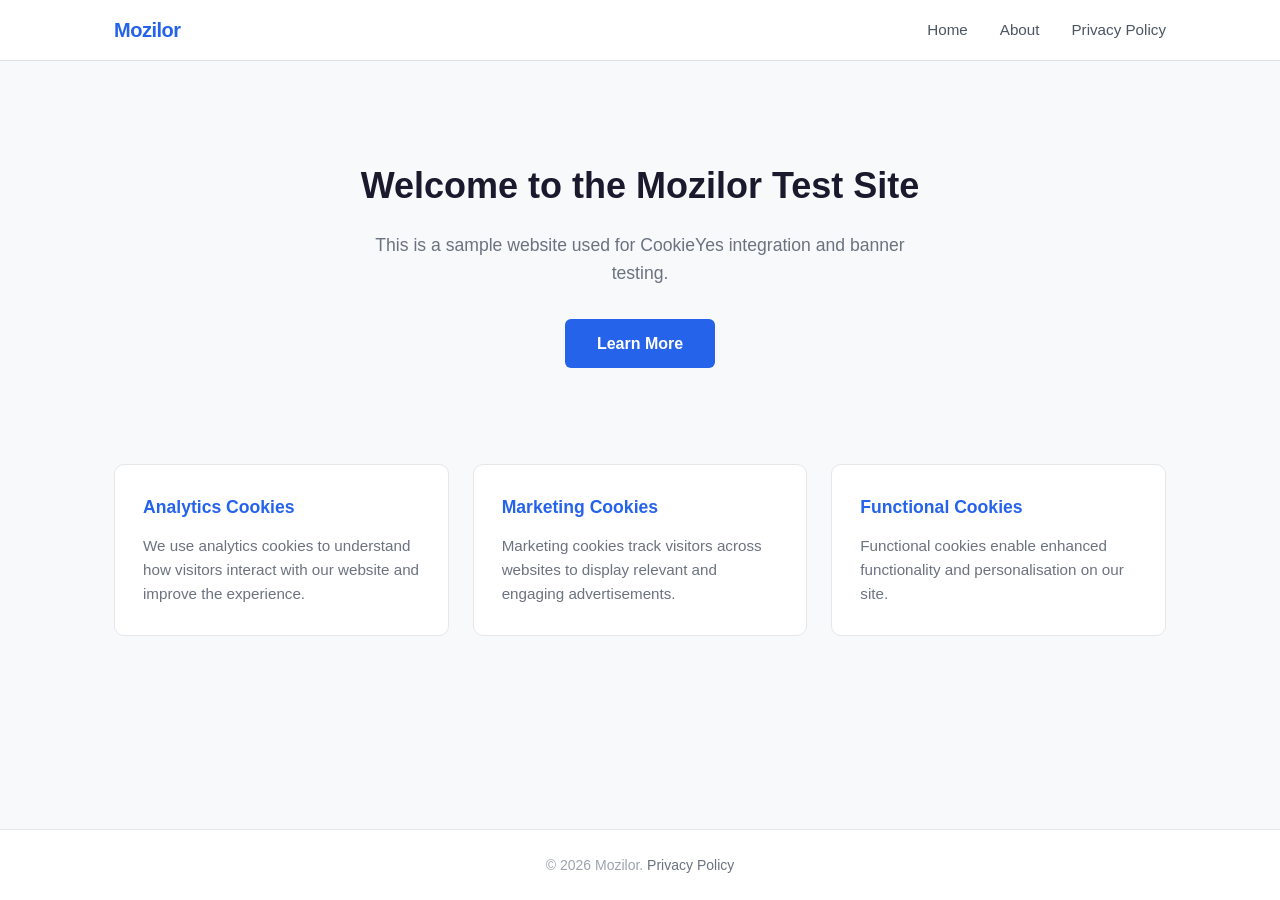
==== index.html @ 1166fe40 "Initial commit: CookieYes test site" ====
<!DOCTYPE html>
<html lang="en">
<head>
  <meta charset="UTF-8" />
  <meta name="viewport" content="width=device-width, initial-scale=1.0" />
  <title>Mozilor Test Site</title>
  <link rel="stylesheet" href="css/style.css" />

  <!-- CookieYes banner script — replace with your actual script from the CookieYes dashboard -->
  <!-- <script id="cookieyes" type="text/javascript" src="https://cdn-cookieyes.com/client_data/XXXX/script.js"></script> -->
</head>
<body>
  <header>
    <nav>
      <span class="logo">Mozilor</span>
      <ul>
        <li><a href="index.html">Home</a></li>
        <li><a href="about.html">About</a></li>
        <li><a href="privacy-policy.html">Privacy Policy</a></li>
      </ul>
    </nav>
  </header>

  <main>
    <section class="hero">
      <h1>Welcome to the Mozilor Test Site</h1>
      <p>This is a sample website used for CookieYes integration and banner testing.</p>
      <a href="about.html" class="btn">Learn More</a>
    </section>

    <section class="cards">
      <div class="card">
        <h2>Analytics Cookies</h2>
        <p>We use analytics cookies to understand how visitors interact with our website and improve the experience.</p>
      </div>
      <div class="card">
        <h2>Marketing Cookies</h2>
        <p>Marketing cookies track visitors across websites to display relevant and engaging advertisements.</p>
      </div>
      <div class="card">
        <h2>Functional Cookies</h2>
        <p>Functional cookies enable enhanced functionality and personalisation on our site.</p>
      </div>
    </section>
  </main>

  <footer>
    <p>&copy; 2026 Mozilor. <a href="privacy-policy.html">Privacy Policy</a></p>
  </footer>
</body>
</html>
---- css/style.css ----
*, *::before, *::after {
  box-sizing: border-box;
  margin: 0;
  padding: 0;
}

body {
  font-family: -apple-system, BlinkMacSystemFont, "Segoe UI", Roboto, sans-serif;
  color: #1a1a2e;
  background: #f8f9fa;
  line-height: 1.6;
  display: flex;
  flex-direction: column;
  min-height: 100vh;
}

/* ── Header / Nav ── */
header {
  background: #ffffff;
  border-bottom: 1px solid #e0e0e0;
  position: sticky;
  top: 0;
  z-index: 100;
}

nav {
  max-width: 1100px;
  margin: 0 auto;
  padding: 0 1.5rem;
  height: 60px;
  display: flex;
  align-items: center;
  justify-content: space-between;
}

.logo {
  font-size: 1.25rem;
  font-weight: 700;
  color: #2563eb;
  letter-spacing: -0.5px;
}

nav ul {
  list-style: none;
  display: flex;
  gap: 2rem;
}

nav a {
  text-decoration: none;
  color: #4b5563;
  font-size: 0.95rem;
  transition: color 0.2s;
}

nav a:hover {
  color: #2563eb;
}

/* ── Main ── */
main {
  flex: 1;
  max-width: 1100px;
  margin: 0 auto;
  padding: 2rem 1.5rem;
  width: 100%;
}

/* ── Hero ── */
.hero {
  text-align: center;
  padding: 4rem 1rem;
}

.hero h1 {
  font-size: 2.25rem;
  font-weight: 800;
  color: #1a1a2e;
  margin-bottom: 1rem;
}

.hero p {
  font-size: 1.1rem;
  color: #6b7280;
  max-width: 560px;
  margin: 0 auto 2rem;
}

.btn {
  display: inline-block;
  background: #2563eb;
  color: #fff;
  padding: 0.75rem 2rem;
  border-radius: 6px;
  text-decoration: none;
  font-weight: 600;
  transition: background 0.2s;
}

.btn:hover {
  background: #1d4ed8;
}

/* ── Cards ── */
.cards {
  display: grid;
  grid-template-columns: repeat(auto-fit, minmax(280px, 1fr));
  gap: 1.5rem;
  padding-top: 2rem;
}

.card {
  background: #ffffff;
  border: 1px solid #e5e7eb;
  border-radius: 10px;
  padding: 1.75rem;
}

.card h2 {
  font-size: 1.1rem;
  font-weight: 700;
  margin-bottom: 0.75rem;
  color: #2563eb;
}

.card p {
  color: #6b7280;
  font-size: 0.95rem;
}

/* ── Page content (about / privacy) ── */
.page-content {
  max-width: 720px;
}

.page-content h1 {
  font-size: 2rem;
  font-weight: 800;
  margin-bottom: 1rem;
}

.page-content h2 {
  font-size: 1.2rem;
  font-weight: 700;
  margin: 2rem 0 0.5rem;
  color: #2563eb;
}

.page-content p,
.page-content li {
  color: #4b5563;
  margin-bottom: 0.75rem;
}

.page-content ul {
  padding-left: 1.5rem;
}

.page-content a {
  color: #2563eb;
}

/* ── Footer ── */
footer {
  text-align: center;
  padding: 1.5rem;
  font-size: 0.875rem;
  color: #9ca3af;
  border-top: 1px solid #e5e7eb;
  background: #ffffff;
}

footer a {
  color: #6b7280;
  text-decoration: none;
}

footer a:hover {
  color: #2563eb;
}
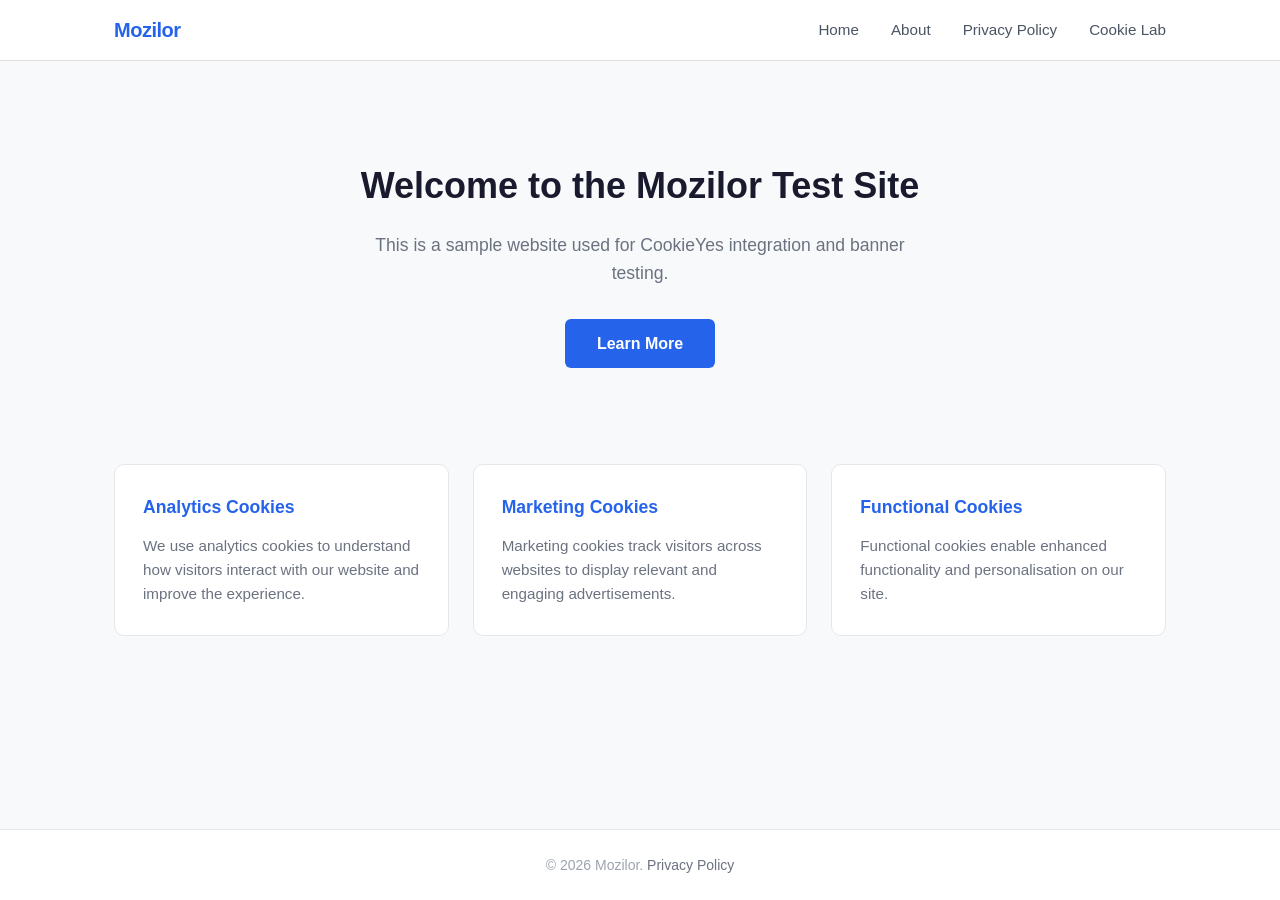
==== commit 6b92507f: "Rename scan fixture to Cookie Lab, add nav tab, strip CookieYes placeholders - Remove active CookieY" ====
--- a/index.html
+++ b/index.html
@@ -5,9 +5,6 @@
   <meta name="viewport" content="width=device-width, initial-scale=1.0" />
   <title>Mozilor Test Site</title>
   <link rel="stylesheet" href="css/style.css" />
-
-  <!-- CookieYes banner script — replace with your actual script from the CookieYes dashboard -->
-  <!-- <script id="cookieyes" type="text/javascript" src="https://cdn-cookieyes.com/client_data/XXXX/script.js"></script> -->
 </head>
 <body>
   <header>
@@ -17,6 +14,7 @@
         <li><a href="index.html">Home</a></li>
         <li><a href="about.html">About</a></li>
         <li><a href="privacy-policy.html">Privacy Policy</a></li>
+        <li><a href="scan-fixture/index.html">Cookie Lab</a></li>
       </ul>
     </nav>
   </header>
